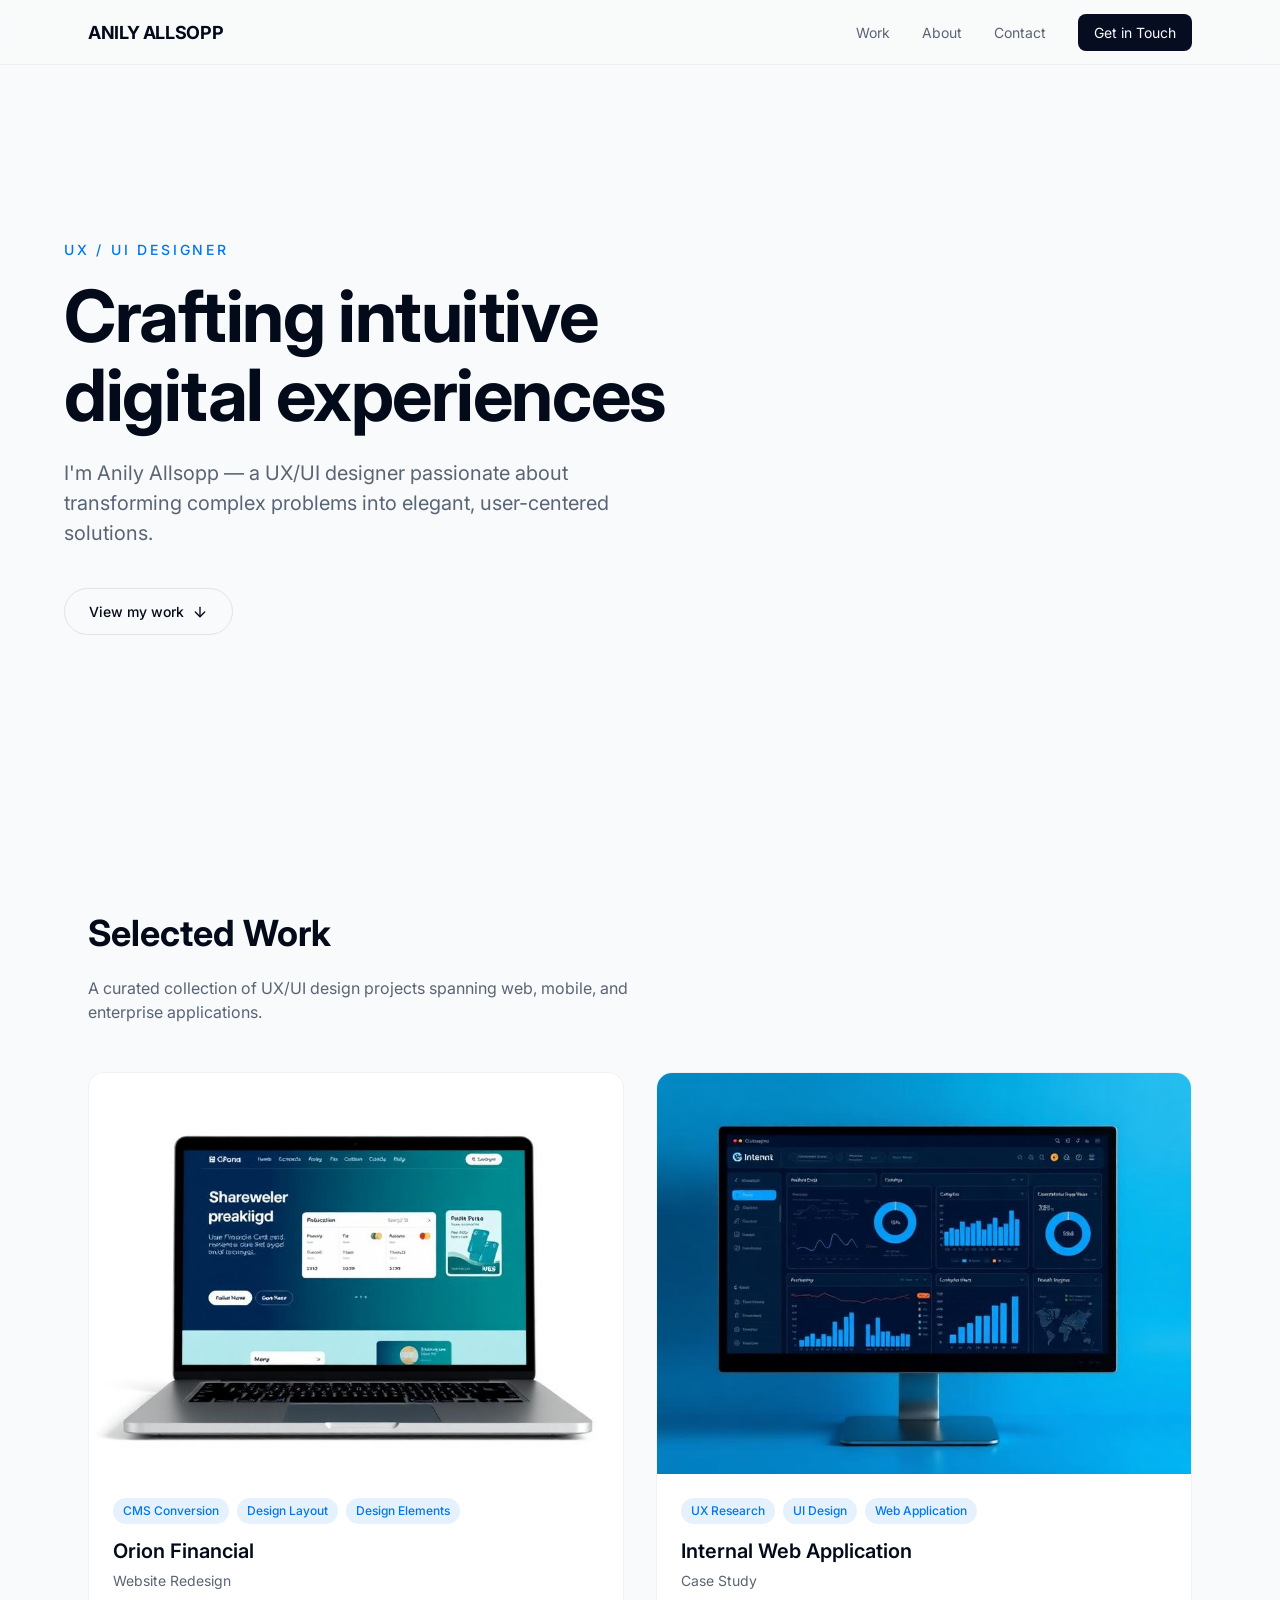
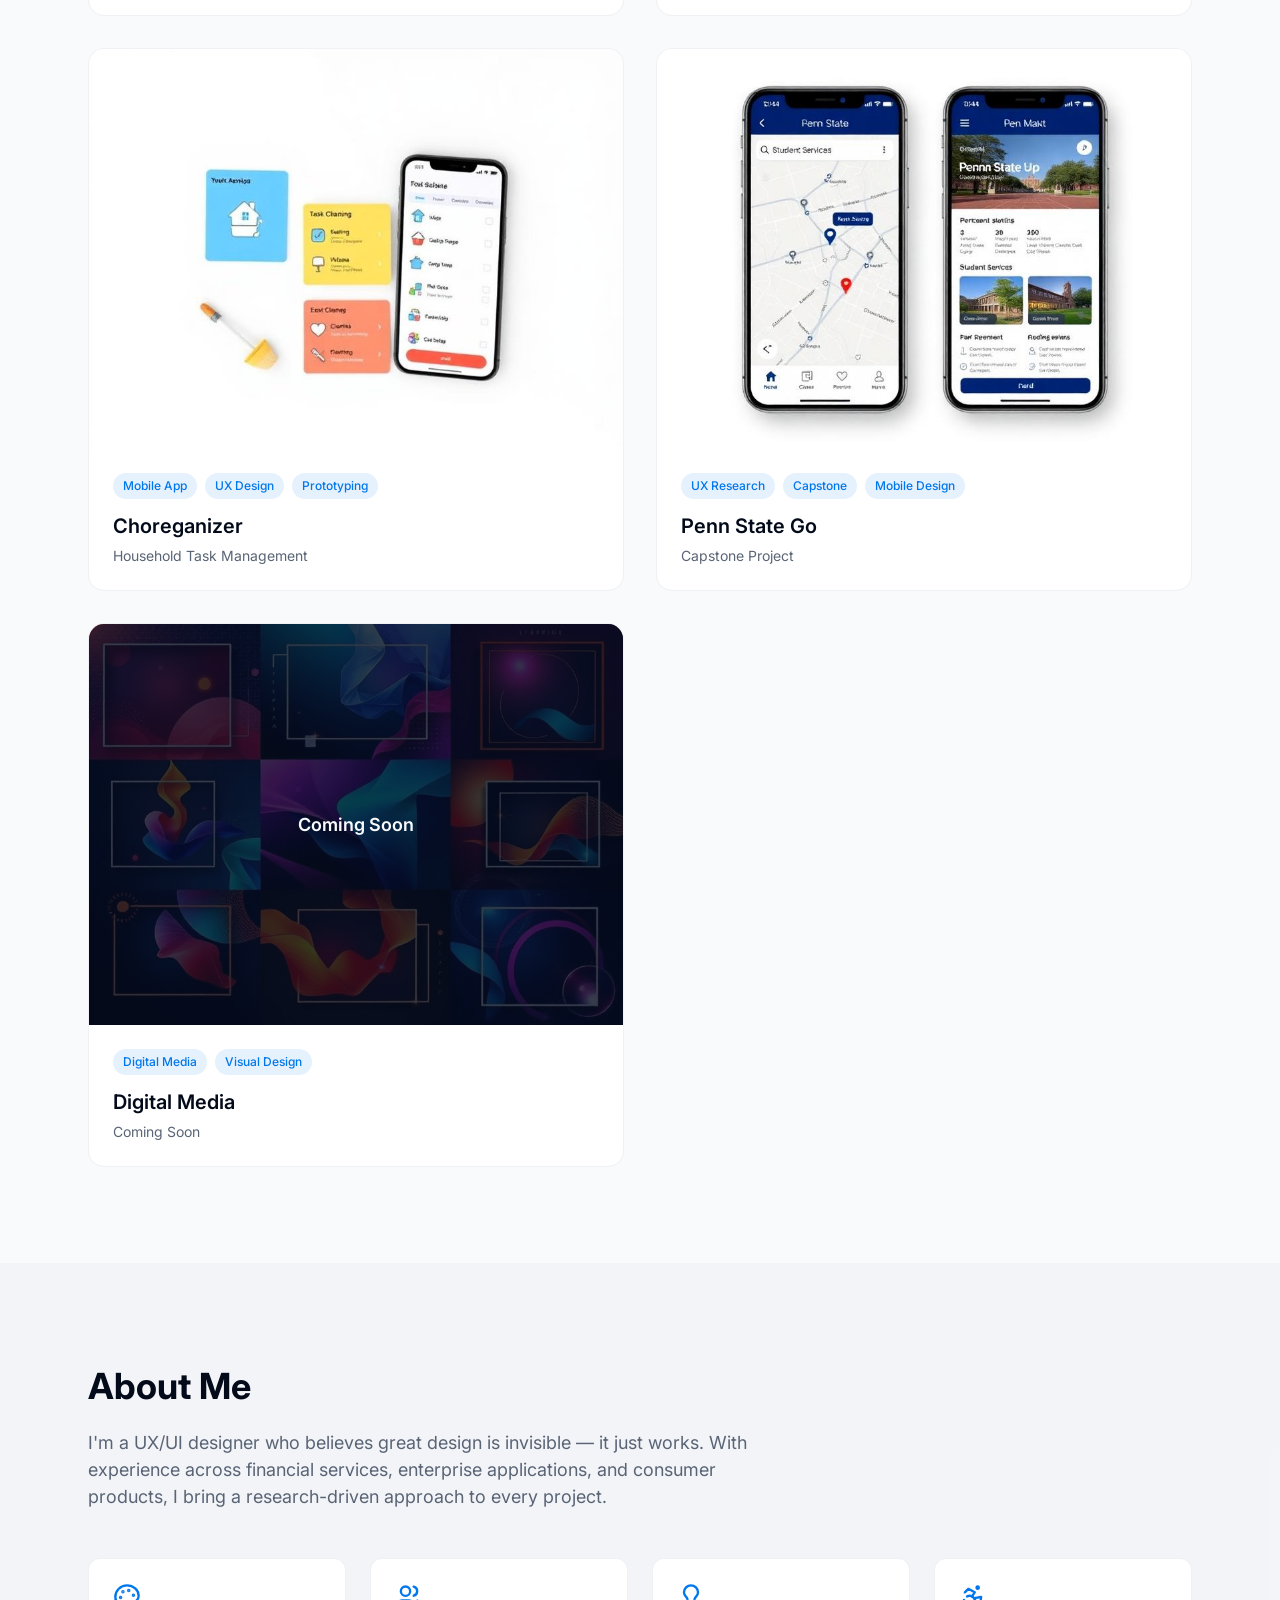
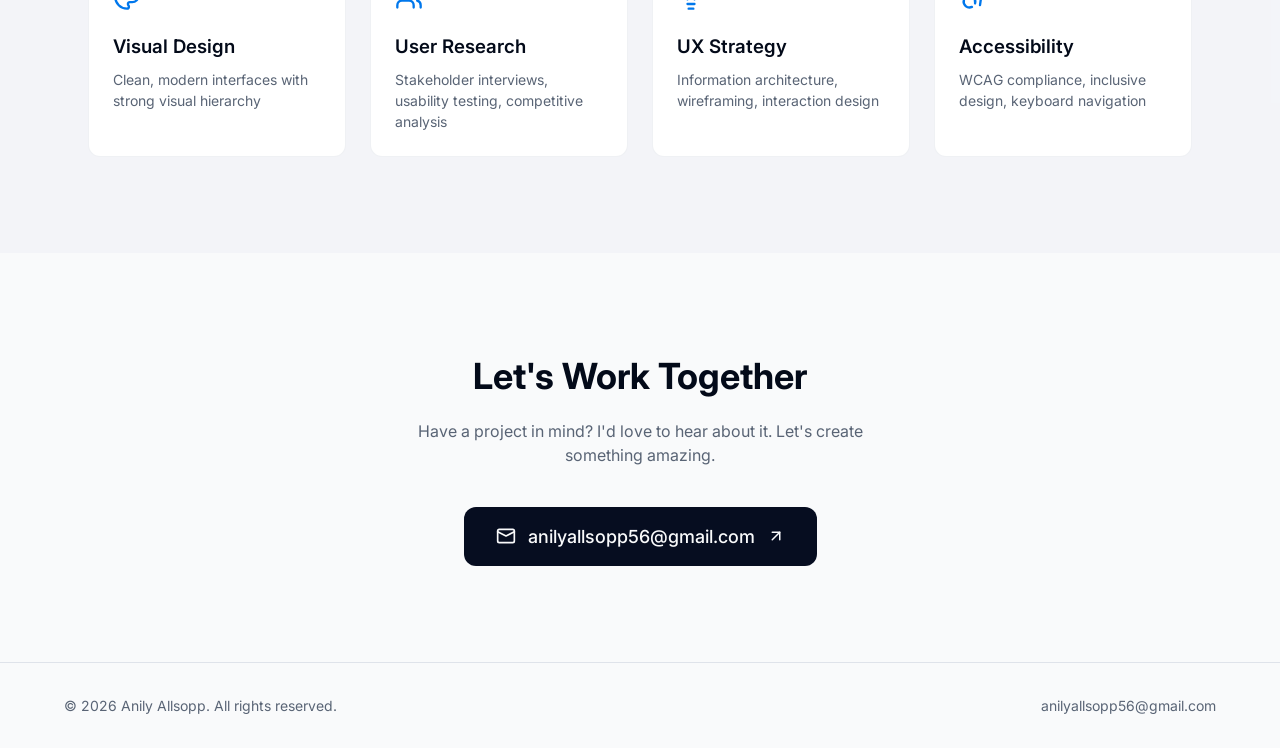
==== index.html @ cfa2ce91 "Initial commit: static HTML/CSS portfolio" ====
<!doctype html>
<html lang="en">
<head>
<meta charset="utf-8" />
<meta name="viewport" content="width=device-width, initial-scale=1" />
<title>Anily Allsopp — UX/UI Designer Portfolio</title>
<meta name="description" content="UX/UI designer crafting intuitive digital experiences across web, mobile, and enterprise applications." />
<link rel="preconnect" href="https://fonts.googleapis.com" />
<link rel="preconnect" href="https://fonts.gstatic.com" crossorigin />
<link href="https://fonts.googleapis.com/css2?family=Inter:wght@400;500;600;700&display=swap" rel="stylesheet" />
<link rel="stylesheet" href="/styles.css" />
</head>
<body>

<nav class="nav">
  <div class="nav-inner">
    <a href="/" class="nav-brand">ANILY ALLSOPP</a>
    <div class="nav-links">
      <a href="/#work">Work</a>
      <a href="/#about">About</a>
      <a href="/#contact">Contact</a>
      <a href="mailto:anilyallsopp56@gmail.com" class="nav-cta">Get in Touch</a>
    </div>
    <button class="nav-toggle" aria-label="Toggle menu">
      <svg class="icon-menu" xmlns="http://www.w3.org/2000/svg" width="24" height="24" viewBox="0 0 24 24" fill="none" stroke="currentColor" stroke-width="2" stroke-linecap="round" stroke-linejoin="round"><line x1="4" y1="12" x2="20" y2="12"/><line x1="4" y1="6" x2="20" y2="6"/><line x1="4" y1="18" x2="20" y2="18"/></svg>
      <svg class="icon-close" hidden xmlns="http://www.w3.org/2000/svg" width="24" height="24" viewBox="0 0 24 24" fill="none" stroke="currentColor" stroke-width="2" stroke-linecap="round" stroke-linejoin="round"><line x1="18" y1="6" x2="6" y2="18"/><line x1="6" y1="6" x2="18" y2="18"/></svg>
    </button>
  </div>
  <div class="nav-mobile">
    <a href="/#work">Work</a>
    <a href="/#about">About</a>
    <a href="/#contact">Contact</a>
    <a href="mailto:anilyallsopp56@gmail.com" class="nav-cta">Get in Touch</a>
  </div>
</nav>

<header class="hero">
  <div class="hero-inner">
    <p class="hero-kicker">UX / UI Designer</p>
    <h1>Crafting intuitive<br />digital experiences</h1>
    <p class="hero-lead">I'm Anily Allsopp — a UX/UI designer passionate about transforming complex problems into elegant, user-centered solutions.</p>
    <a href="#work" class="btn-outline">
      View my work
      <svg xmlns="http://www.w3.org/2000/svg" width="16" height="16" viewBox="0 0 24 24" fill="none" stroke="currentColor" stroke-width="2" stroke-linecap="round" stroke-linejoin="round"><line x1="12" y1="5" x2="12" y2="19"/><polyline points="19 12 12 19 5 12"/></svg>
    </a>
  </div>
</header>

<section id="work" class="section">
  <div class="container">
    <h2>Selected Work</h2>
    <p class="section-lead">A curated collection of UX/UI design projects spanning web, mobile, and enterprise applications.</p>
    <div class="project-grid">

      <a href="/projects/orion-financial/" class="project-card">
        <div class="project-img">
          <img src="/assets/orion-financial.jpg" alt="Orion Financial" width="800" height="600" />
        </div>
        <div class="project-body">
          <div class="tag-row">
            <span class="tag">CMS Conversion</span>
            <span class="tag">Design Layout</span>
            <span class="tag">Design Elements</span>
          </div>
          <h3>Orion Financial</h3>
          <p>Website Redesign</p>
        </div>
      </a>

      <a href="/projects/internal-web-app/" class="project-card">
        <div class="project-img">
          <img src="/assets/internal-web-app.jpg" alt="Internal Web Application" width="800" height="600" />
        </div>
        <div class="project-body">
          <div class="tag-row">
            <span class="tag">UX Research</span>
            <span class="tag">UI Design</span>
            <span class="tag">Web Application</span>
          </div>
          <h3>Internal Web Application</h3>
          <p>Case Study</p>
        </div>
      </a>

      <a href="/projects/choreganizer/" class="project-card">
        <div class="project-img">
          <img src="/assets/choreganizer.jpg" alt="Choreganizer" loading="lazy" width="800" height="600" />
        </div>
        <div class="project-body">
          <div class="tag-row">
            <span class="tag">Mobile App</span>
            <span class="tag">UX Design</span>
            <span class="tag">Prototyping</span>
          </div>
          <h3>Choreganizer</h3>
          <p>Household Task Management</p>
        </div>
      </a>

      <a href="/projects/penn-state-go/" class="project-card">
        <div class="project-img">
          <img src="/assets/penn-state-go.jpg" alt="Penn State Go" loading="lazy" width="800" height="600" />
        </div>
        <div class="project-body">
          <div class="tag-row">
            <span class="tag">UX Research</span>
            <span class="tag">Capstone</span>
            <span class="tag">Mobile Design</span>
          </div>
          <h3>Penn State Go</h3>
          <p>Capstone Project</p>
        </div>
      </a>

      <a href="/projects/digital-media/" class="project-card">
        <div class="project-img">
          <img src="/assets/digital-media.jpg" alt="Digital Media" loading="lazy" width="800" height="600" />
          <div class="project-coming"><span>Coming Soon</span></div>
        </div>
        <div class="project-body">
          <div class="tag-row">
            <span class="tag">Digital Media</span>
            <span class="tag">Visual Design</span>
          </div>
          <h3>Digital Media</h3>
          <p>Coming Soon</p>
        </div>
      </a>

    </div>
  </div>
</section>

<section id="about" class="section section-muted">
  <div class="container">
    <h2>About Me</h2>
    <p class="section-lead wide">I'm a UX/UI designer who believes great design is invisible — it just works. With experience across financial services, enterprise applications, and consumer products, I bring a research-driven approach to every project.</p>
    <div class="skills">
      <div class="skill">
        <svg xmlns="http://www.w3.org/2000/svg" width="28" height="28" viewBox="0 0 24 24" fill="none" stroke="currentColor" stroke-width="2" stroke-linecap="round" stroke-linejoin="round"><circle cx="13.5" cy="6.5" r=".5" fill="currentColor"/><circle cx="17.5" cy="10.5" r=".5" fill="currentColor"/><circle cx="8.5" cy="7.5" r=".5" fill="currentColor"/><circle cx="6.5" cy="12.5" r=".5" fill="currentColor"/><path d="M12 2C6.5 2 2 6.5 2 12s4.5 10 10 10c.926 0 1.648-.746 1.648-1.688 0-.437-.18-.835-.437-1.125-.29-.289-.438-.652-.438-1.125a1.64 1.64 0 0 1 1.668-1.668h1.996c3.051 0 5.555-2.503 5.555-5.554C21.965 6.012 17.461 2 12 2z"/></svg>
        <h3>Visual Design</h3>
        <p>Clean, modern interfaces with strong visual hierarchy</p>
      </div>
      <div class="skill">
        <svg xmlns="http://www.w3.org/2000/svg" width="28" height="28" viewBox="0 0 24 24" fill="none" stroke="currentColor" stroke-width="2" stroke-linecap="round" stroke-linejoin="round"><path d="M16 21v-2a4 4 0 0 0-4-4H6a4 4 0 0 0-4 4v2"/><circle cx="9" cy="7" r="4"/><path d="M22 21v-2a4 4 0 0 0-3-3.87"/><path d="M16 3.13a4 4 0 0 1 0 7.75"/></svg>
        <h3>User Research</h3>
        <p>Stakeholder interviews, usability testing, competitive analysis</p>
      </div>
      <div class="skill">
        <svg xmlns="http://www.w3.org/2000/svg" width="28" height="28" viewBox="0 0 24 24" fill="none" stroke="currentColor" stroke-width="2" stroke-linecap="round" stroke-linejoin="round"><path d="M15 14c.2-1 .7-1.7 1.5-2.5 1-.9 1.5-2.2 1.5-3.5A6 6 0 0 0 6 8c0 1 .2 2.2 1.5 3.5.7.7 1.3 1.5 1.5 2.5"/><path d="M9 18h6"/><path d="M10 22h4"/></svg>
        <h3>UX Strategy</h3>
        <p>Information architecture, wireframing, interaction design</p>
      </div>
      <div class="skill">
        <svg xmlns="http://www.w3.org/2000/svg" width="28" height="28" viewBox="0 0 24 24" fill="none" stroke="currentColor" stroke-width="2" stroke-linecap="round" stroke-linejoin="round"><circle cx="16" cy="4" r="1" fill="currentColor"/><path d="m18 19 1-7-6 1"/><path d="m5 8 3-3 5.5 3-2.36 3.5"/><path d="M4.24 14.5a5 5 0 0 0 6.88 6"/><path d="M13.76 17.5a5 5 0 0 0-6.88-6"/></svg>
        <h3>Accessibility</h3>
        <p>WCAG compliance, inclusive design, keyboard navigation</p>
      </div>
    </div>
  </div>
</section>

<section id="contact" class="section contact">
  <div class="container">
    <h2>Let's Work Together</h2>
    <p class="section-lead">Have a project in mind? I'd love to hear about it. Let's create something amazing.</p>
    <a href="mailto:anilyallsopp56@gmail.com" class="btn-primary">
      <svg xmlns="http://www.w3.org/2000/svg" width="20" height="20" viewBox="0 0 24 24" fill="none" stroke="currentColor" stroke-width="2" stroke-linecap="round" stroke-linejoin="round"><rect x="2" y="4" width="20" height="16" rx="2"/><path d="m22 7-10 5L2 7"/></svg>
      anilyallsopp56@gmail.com
      <svg xmlns="http://www.w3.org/2000/svg" width="18" height="18" viewBox="0 0 24 24" fill="none" stroke="currentColor" stroke-width="2" stroke-linecap="round" stroke-linejoin="round"><line x1="7" y1="17" x2="17" y2="7"/><polyline points="7 7 17 7 17 17"/></svg>
    </a>
  </div>
</section>

<footer class="footer">
  <div class="footer-inner">
    <p>&copy; <span data-year></span> Anily Allsopp. All rights reserved.</p>
    <a href="mailto:anilyallsopp56@gmail.com">anilyallsopp56@gmail.com</a>
  </div>
</footer>

<script src="/script.js"></script>
</body>
</html>
---- styles.css ----
:root {
  --radius: 0.75rem;
  --background: oklch(0.985 0.002 260);
  --foreground: oklch(0.145 0.035 260);
  --card: oklch(1 0 0);
  --primary: oklch(0.165 0.042 265);
  --primary-foreground: oklch(0.985 0.002 260);
  --secondary: oklch(0.955 0.008 260);
  --muted-foreground: oklch(0.5 0.03 260);
  --accent: oklch(0.58 0.2 255);
  --accent-foreground: oklch(1 0 0);
  --border: oklch(0.915 0.01 260);
}

* { box-sizing: border-box; margin: 0; padding: 0; }

html { scroll-behavior: smooth; }

body {
  font-family: "Inter", ui-sans-serif, system-ui, -apple-system, sans-serif;
  background: var(--background);
  color: var(--foreground);
  line-height: 1.5;
  -webkit-font-smoothing: antialiased;
}

a { color: inherit; text-decoration: none; }
img { display: block; max-width: 100%; height: auto; }

.container { max-width: 72rem; margin: 0 auto; padding: 0 1.5rem; }

/* ---------- Navbar ---------- */
.nav {
  position: fixed; top: 0; left: 0; right: 0; z-index: 50;
  background: color-mix(in oklch, var(--background) 80%, transparent);
  backdrop-filter: blur(12px);
  border-bottom: 1px solid color-mix(in oklch, var(--border) 50%, transparent);
}
.nav-inner {
  max-width: 72rem; margin: 0 auto; padding: 0 1.5rem;
  height: 4rem; display: flex; align-items: center; justify-content: space-between;
}
.nav-brand { font-size: 1.125rem; font-weight: 700; letter-spacing: -0.02em; }
.nav-links { display: none; align-items: center; gap: 2rem; }
.nav-links a { font-size: 0.875rem; color: var(--muted-foreground); transition: color .2s; }
.nav-links a:hover { color: var(--foreground); }
.nav-cta {
  font-size: 0.875rem !important;
  background: var(--primary); color: var(--primary-foreground) !important;
  padding: 0.5rem 1rem; border-radius: 0.5rem; transition: opacity .2s;
}
.nav-cta:hover { opacity: 0.9; color: var(--primary-foreground) !important; }
.nav-toggle {
  display: flex; background: none; border: none; cursor: pointer;
  color: var(--foreground); padding: 0.25rem;
}
.nav-mobile {
  display: none; padding: 0 1.5rem 1.5rem;
  background: var(--background); border-bottom: 1px solid var(--border);
}
.nav-mobile.open { display: block; }
.nav-mobile a {
  display: block; font-size: 0.875rem; color: var(--muted-foreground);
  padding: 0.5rem 0;
}
.nav-mobile a:hover { color: var(--foreground); }
.nav-mobile .nav-cta {
  display: block; text-align: center; margin-top: 0.5rem;
  color: var(--primary-foreground) !important;
}

@media (min-width: 768px) {
  .nav-links { display: flex; }
  .nav-toggle { display: none; }
  .nav-mobile { display: none !important; }
}

/* ---------- Hero ---------- */
.hero {
  min-height: 90vh; display: flex; flex-direction: column; justify-content: center;
  padding: 4rem 1.5rem 0;
}
.hero-inner { max-width: 72rem; margin: 0 auto; width: 100%; }
.hero-kicker {
  color: var(--accent); font-size: 0.875rem; font-weight: 500;
  letter-spacing: 0.2em; text-transform: uppercase; margin-bottom: 1rem;
}
.hero h1 {
  font-size: clamp(2.25rem, 6vw, 4.5rem);
  font-weight: 700; letter-spacing: -0.02em; line-height: 1.1; margin-bottom: 1.5rem;
}
.hero-lead {
  font-size: 1.125rem; color: var(--muted-foreground);
  max-width: 36rem; margin-bottom: 2.5rem;
}
@media (min-width: 768px) { .hero-lead { font-size: 1.25rem; } }

.btn-outline {
  display: inline-flex; align-items: center; gap: 0.5rem;
  font-size: 0.875rem; font-weight: 500;
  border: 1px solid var(--border); border-radius: 9999px;
  padding: 0.75rem 1.5rem; transition: background .2s;
}
.btn-outline:hover { background: var(--secondary); }

/* ---------- Section headings ---------- */
.section { padding: 6rem 1.5rem; }
.section-muted { background: color-mix(in oklch, var(--secondary) 50%, transparent); }
.section h2 {
  font-size: clamp(1.875rem, 4vw, 2.25rem);
  font-weight: 700; margin-bottom: 1rem;
}
.section-lead {
  color: var(--muted-foreground); max-width: 36rem; margin-bottom: 3rem;
}
.section-lead.wide { max-width: 42rem; font-size: 1.125rem; }

/* ---------- Project grid ---------- */
.project-grid {
  display: grid; grid-template-columns: 1fr; gap: 2rem;
}
@media (min-width: 768px) {
  .project-grid { grid-template-columns: 1fr 1fr; }
}

.project-card {
  display: block; position: relative; overflow: hidden;
  border-radius: 1rem; background: var(--card);
  border: 1px solid color-mix(in oklch, var(--border) 50%, transparent);
  transition: transform .3s ease, box-shadow .3s ease;
}
.project-card:hover {
  transform: translateY(-4px);
  box-shadow: 0 20px 25px -5px rgb(0 0 0 / 0.1), 0 10px 10px -5px rgb(0 0 0 / 0.04);
}
.project-img {
  aspect-ratio: 4 / 3; overflow: hidden; position: relative;
}
.project-img img {
  width: 100%; height: 100%; object-fit: cover;
  transition: transform .5s ease;
}
.project-card:hover .project-img img { transform: scale(1.05); }
.project-coming {
  position: absolute; inset: 0;
  background: color-mix(in oklch, var(--primary) 80%, transparent);
  display: flex; align-items: center; justify-content: center;
  color: var(--primary-foreground); font-weight: 600; font-size: 1.125rem;
}
.project-body { padding: 1.5rem; }
.tag-row { display: flex; flex-wrap: wrap; gap: 0.5rem; margin-bottom: 0.75rem; }
.tag {
  font-size: 0.75rem; font-weight: 500; color: var(--accent);
  background: color-mix(in oklch, var(--accent) 10%, transparent);
  padding: 0.25rem 0.625rem; border-radius: 9999px;
}
.project-card h3 { font-size: 1.25rem; font-weight: 600; margin-bottom: 0.25rem; }
.project-card p { font-size: 0.875rem; color: var(--muted-foreground); }

/* ---------- About skills ---------- */
.skills {
  display: grid; grid-template-columns: 1fr; gap: 1.5rem;
}
@media (min-width: 640px) { .skills { grid-template-columns: 1fr 1fr; } }
@media (min-width: 1024px) { .skills { grid-template-columns: repeat(4, 1fr); } }
.skill {
  background: var(--card); border-radius: 0.75rem; padding: 1.5rem;
  border: 1px solid color-mix(in oklch, var(--border) 50%, transparent);
}
.skill svg { color: var(--accent); margin-bottom: 1rem; }
.skill h3 { font-weight: 600; margin-bottom: 0.5rem; }
.skill p { font-size: 0.875rem; color: var(--muted-foreground); }

/* ---------- Contact ---------- */
.contact { text-align: center; }
.contact .section-lead { margin: 0 auto 2.5rem; max-width: 28rem; }
.btn-primary {
  display: inline-flex; align-items: center; gap: 0.75rem;
  background: var(--primary); color: var(--primary-foreground);
  padding: 1rem 2rem; border-radius: 0.75rem;
  font-size: 1.125rem; font-weight: 500;
  transition: opacity .2s;
}
.btn-primary:hover { opacity: 0.9; }

/* ---------- Footer ---------- */
.footer {
  padding: 2rem 1.5rem; border-top: 1px solid var(--border);
  font-size: 0.875rem; color: var(--muted-foreground);
}
.footer-inner {
  max-width: 72rem; margin: 0 auto;
  display: flex; flex-direction: column; align-items: center;
  gap: 1rem; text-align: center;
}
.footer a:hover { color: var(--foreground); }
@media (min-width: 640px) {
  .footer-inner { flex-direction: row; justify-content: space-between; text-align: left; }
}

/* ---------- Project detail page ---------- */
.detail-main { padding-top: 4rem; }
.detail-hero { position: relative; }
.detail-hero-img {
  aspect-ratio: 16 / 7; max-height: 500px; overflow: hidden;
}
.detail-hero-img img { width: 100%; height: 100%; object-fit: cover; }
.detail-hero-fade {
  position: absolute; inset: 0;
  background: linear-gradient(to top,
    var(--background),
    color-mix(in oklch, var(--background) 30%, transparent),
    transparent);
}
.detail-hero-text {
  position: absolute; bottom: 0; left: 0; right: 0; padding: 0 1.5rem;
}
.detail-hero-inner { max-width: 56rem; margin: 0 auto; padding-bottom: 2rem; }
.back-link {
  display: inline-flex; align-items: center; gap: 0.5rem;
  font-size: 0.875rem; color: var(--muted-foreground);
  margin-bottom: 1rem; transition: color .2s;
}
.back-link:hover { color: var(--foreground); }
.detail-hero h1 {
  font-size: clamp(1.875rem, 5vw, 3rem); font-weight: 700; margin-top: 0.25rem;
}
.detail-hero-sub { font-size: 1.125rem; color: var(--muted-foreground); margin-top: 0.5rem; }
.detail-hero .tag {
  background: color-mix(in oklch, var(--accent) 20%, transparent);
  backdrop-filter: blur(4px);
  padding: 0.25rem 0.75rem;
}

.detail-content {
  max-width: 56rem; margin: 0 auto; padding: 4rem 1.5rem;
}
.detail-content section + section { margin-top: 4rem; }
.detail-content h2 {
  font-size: 1.5rem; font-weight: 700; margin-bottom: 1rem;
}
.detail-content p.lead {
  font-size: 1.125rem; color: var(--muted-foreground); line-height: 1.7;
}
.goal-list, .process-list { display: flex; flex-direction: column; gap: 0.75rem; }
.goal {
  display: flex; align-items: flex-start; gap: 0.75rem;
}
.goal svg { color: var(--accent); margin-top: 0.125rem; flex-shrink: 0; }
.goal p { color: var(--muted-foreground); }

.process-list { gap: 2rem; }
.process-step {
  position: relative; padding-left: 2rem;
  border-left: 2px solid color-mix(in oklch, var(--accent) 30%, transparent);
}
.process-step::before {
  content: ""; position: absolute; left: 0; top: 0;
  transform: translateX(-50%);
  width: 1rem; height: 1rem; border-radius: 9999px; background: var(--accent);
}
.process-step h3 { font-weight: 600; font-size: 1.125rem; margin-bottom: 0.5rem; }
.process-step p { color: var(--muted-foreground); }

.challenge-box {
  background: color-mix(in oklch, var(--secondary) 50%, transparent);
  border-radius: 0.75rem; padding: 1.5rem;
  display: flex; flex-direction: column; gap: 0.75rem;
}
.challenge-box p { color: var(--muted-foreground); }

.outcome-grid {
  display: grid; grid-template-columns: 1fr; gap: 1rem;
}
@media (min-width: 640px) { .outcome-grid { grid-template-columns: 1fr 1fr; } }
.outcome {
  background: var(--card);
  border: 1px solid color-mix(in oklch, var(--border) 50%, transparent);
  border-radius: 0.75rem; padding: 1.25rem;
}
.outcome svg { color: var(--accent); margin-bottom: 0.5rem; }
.outcome p { font-size: 0.875rem; color: var(--muted-foreground); }

.detail-footer-link {
  margin-top: 4rem; padding-top: 2rem;
  border-top: 1px solid var(--border);
}
.detail-footer-link a {
  display: inline-flex; align-items: center; gap: 0.5rem;
  color: var(--accent); font-weight: 500;
}
.detail-footer-link a:hover { text-decoration: underline; }
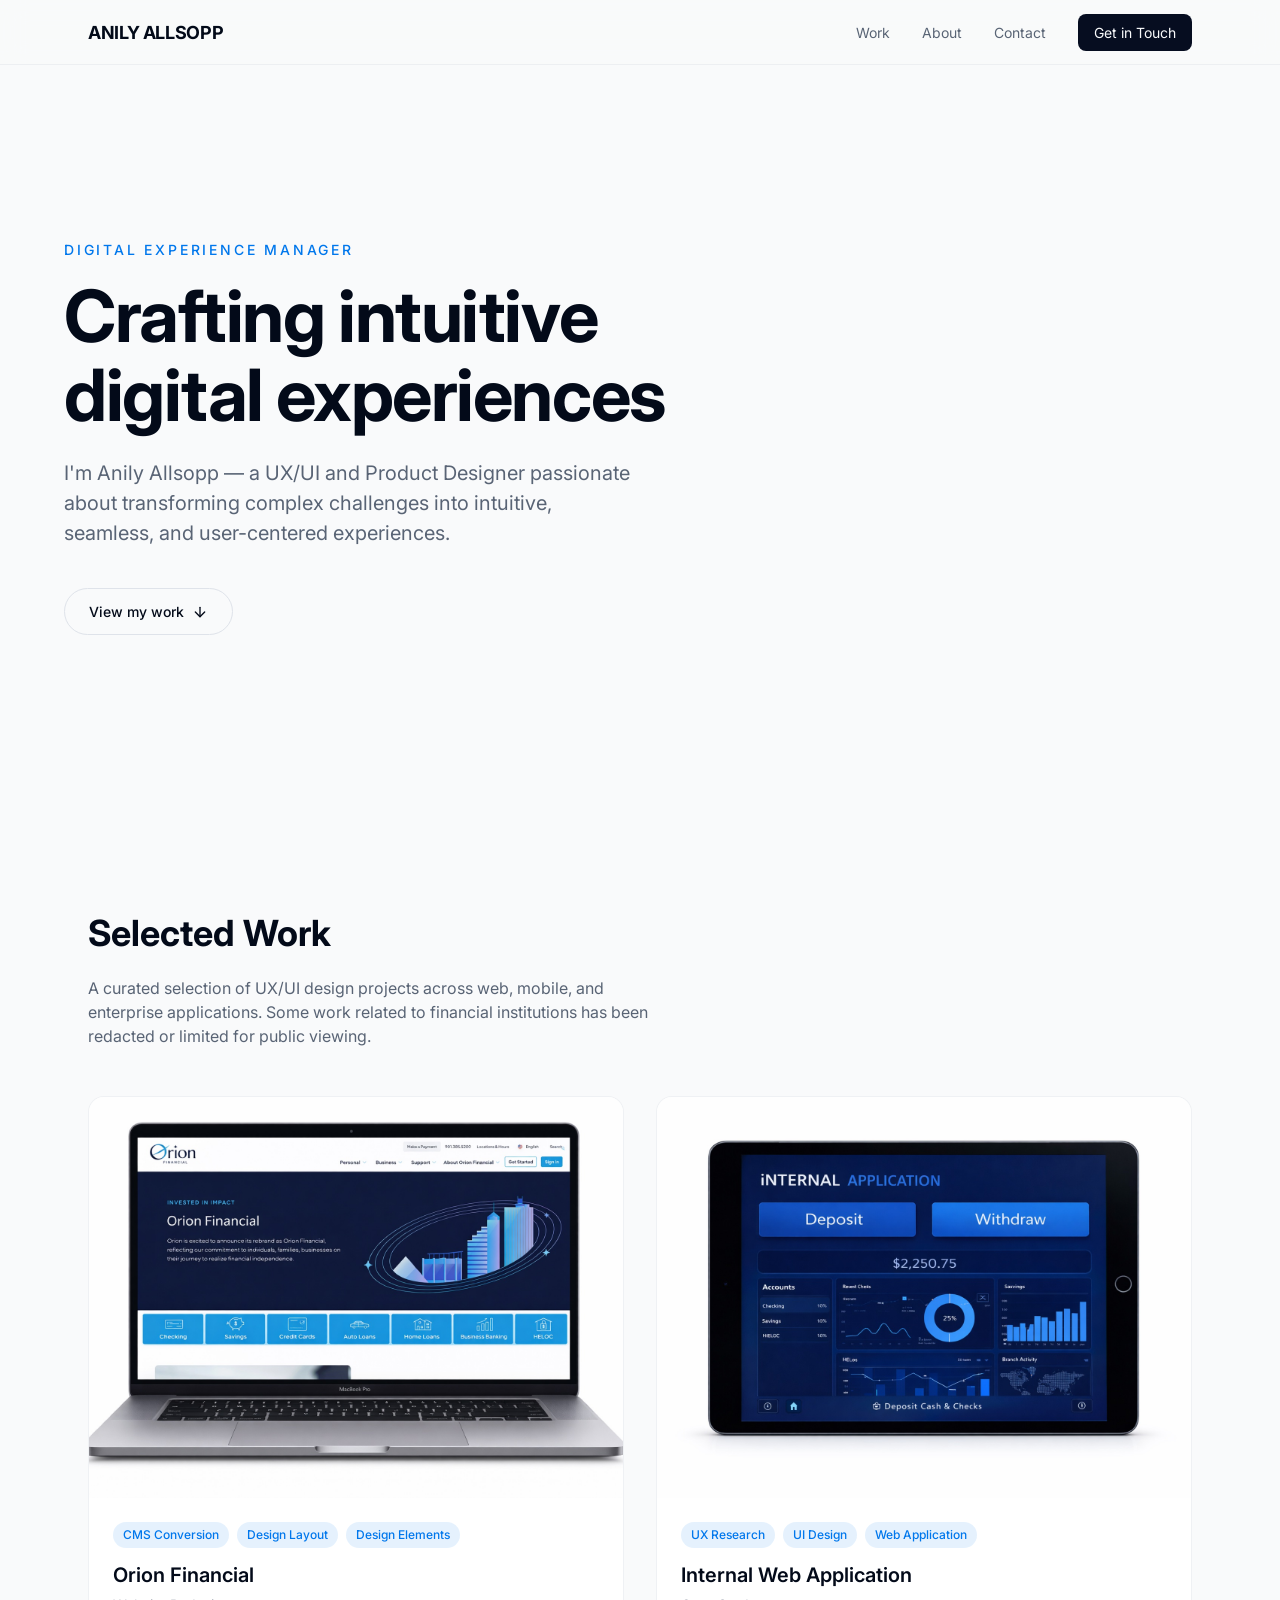
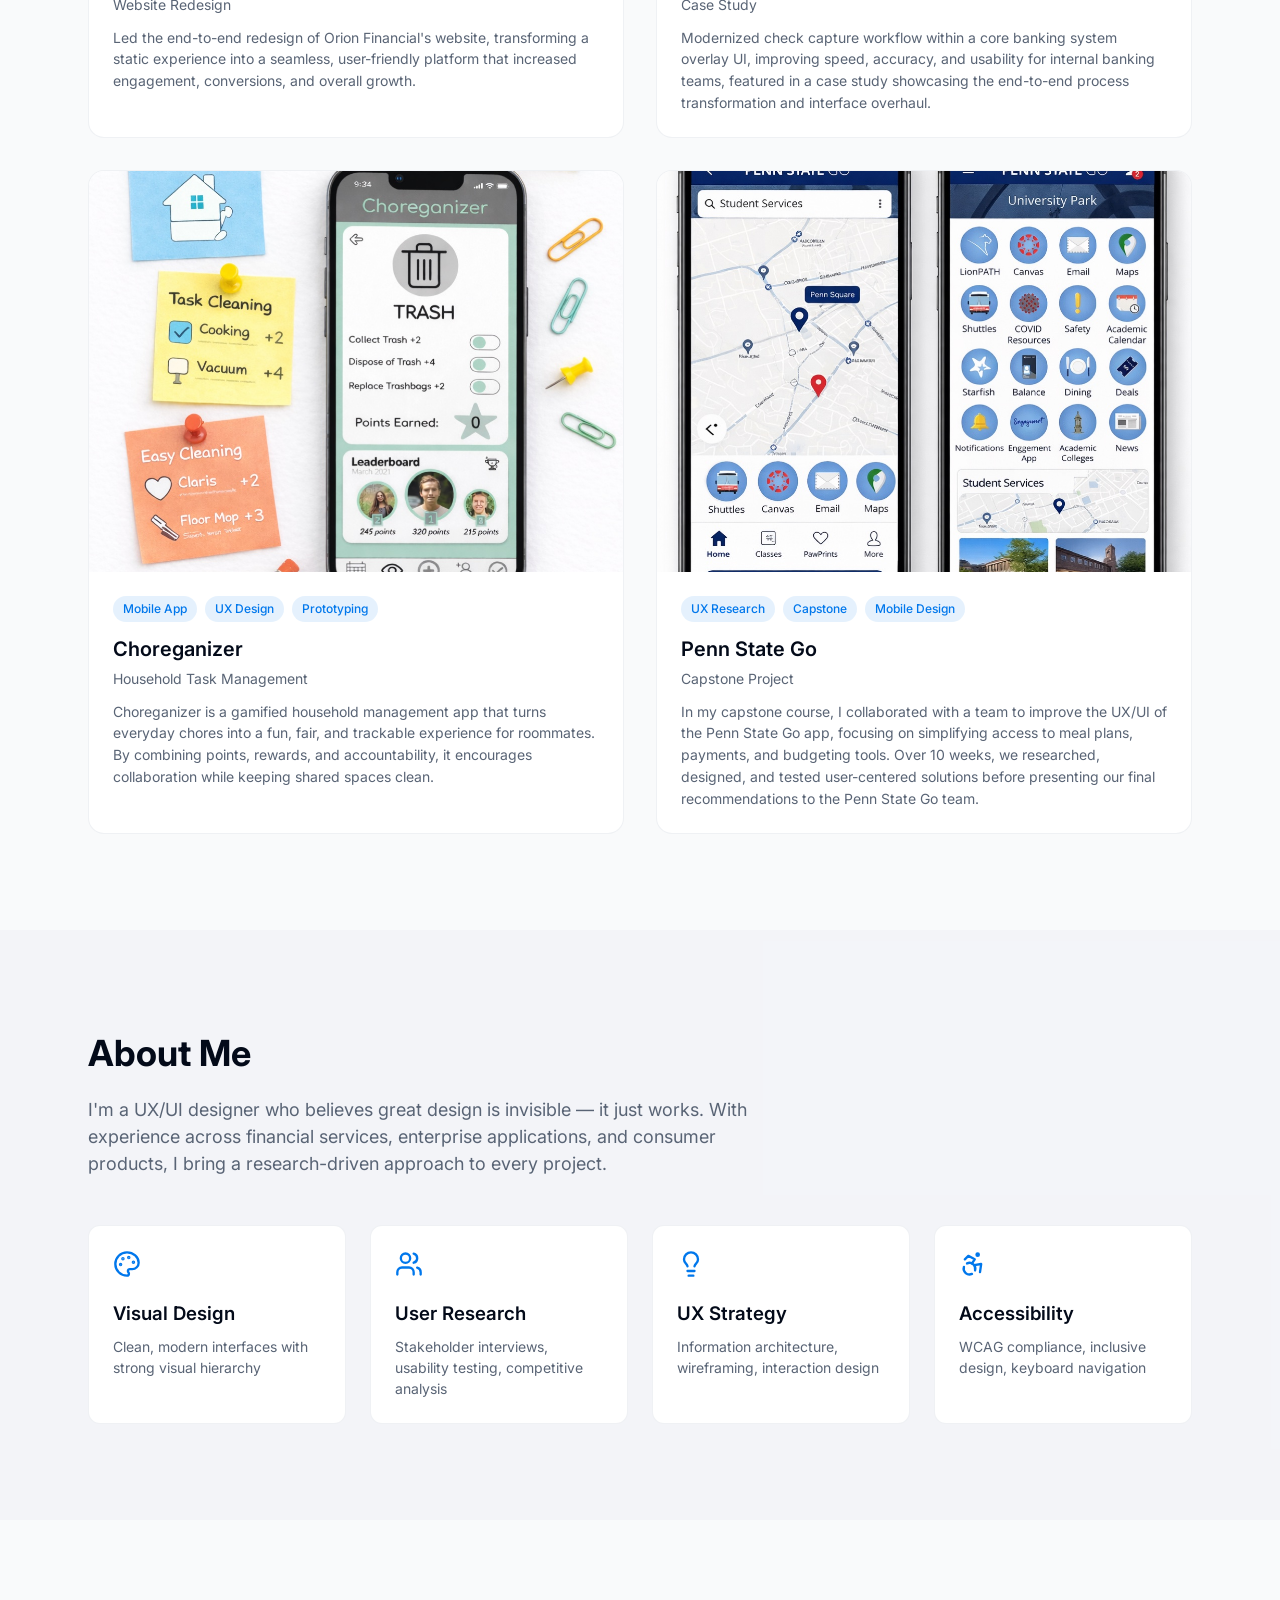
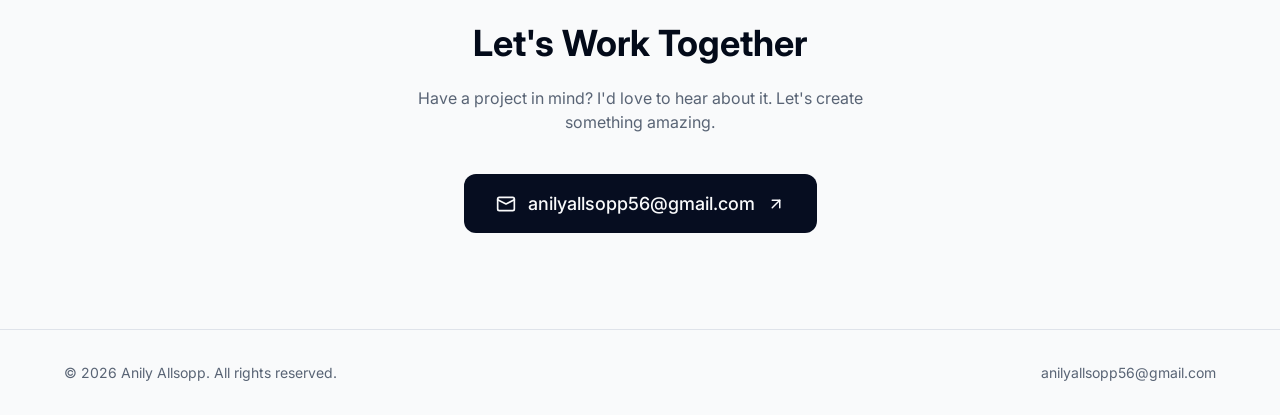
==== commit 645c520d: "Update content: new project images, blurbs, Orion case study, remove Digital Media" ====
--- a/index.html
+++ b/index.html
@@ -36,9 +36,9 @@
 
 <header class="hero">
   <div class="hero-inner">
-    <p class="hero-kicker">UX / UI Designer</p>
+    <p class="hero-kicker">Digital Experience Manager</p>
     <h1>Crafting intuitive<br />digital experiences</h1>
-    <p class="hero-lead">I'm Anily Allsopp — a UX/UI designer passionate about transforming complex problems into elegant, user-centered solutions.</p>
+    <p class="hero-lead">I'm Anily Allsopp — a UX/UI and Product Designer passionate about transforming complex challenges into intuitive, seamless, and user-centered experiences.</p>
     <a href="#work" class="btn-outline">
       View my work
       <svg xmlns="http://www.w3.org/2000/svg" width="16" height="16" viewBox="0 0 24 24" fill="none" stroke="currentColor" stroke-width="2" stroke-linecap="round" stroke-linejoin="round"><line x1="12" y1="5" x2="12" y2="19"/><polyline points="19 12 12 19 5 12"/></svg>
@@ -49,7 +49,7 @@
 <section id="work" class="section">
   <div class="container">
     <h2>Selected Work</h2>
-    <p class="section-lead">A curated collection of UX/UI design projects spanning web, mobile, and enterprise applications.</p>
+    <p class="section-lead">A curated selection of UX/UI design projects across web, mobile, and enterprise applications. Some work related to financial institutions has been redacted or limited for public viewing.</p>
     <div class="project-grid">
 
       <a href="/projects/orion-financial/" class="project-card">
@@ -64,6 +64,7 @@
           </div>
           <h3>Orion Financial</h3>
           <p>Website Redesign</p>
+          <p class="project-blurb">Led the end-to-end redesign of Orion Financial's website, transforming a static experience into a seamless, user-friendly platform that increased engagement, conversions, and overall growth.</p>
         </div>
       </a>
 
@@ -79,6 +80,7 @@
           </div>
           <h3>Internal Web Application</h3>
           <p>Case Study</p>
+          <p class="project-blurb">Modernized check capture workflow within a core banking system overlay UI, improving speed, accuracy, and usability for internal banking teams, featured in a case study showcasing the end-to-end process transformation and interface overhaul.</p>
         </div>
       </a>
 
@@ -94,6 +96,7 @@
           </div>
           <h3>Choreganizer</h3>
           <p>Household Task Management</p>
+          <p class="project-blurb">Choreganizer is a gamified household management app that turns everyday chores into a fun, fair, and trackable experience for roommates. By combining points, rewards, and accountability, it encourages collaboration while keeping shared spaces clean.</p>
         </div>
       </a>
 
@@ -109,21 +112,7 @@
           </div>
           <h3>Penn State Go</h3>
           <p>Capstone Project</p>
-        </div>
-      </a>
-
-      <a href="/projects/digital-media/" class="project-card">
-        <div class="project-img">
-          <img src="/assets/digital-media.jpg" alt="Digital Media" loading="lazy" width="800" height="600" />
-          <div class="project-coming"><span>Coming Soon</span></div>
-        </div>
-        <div class="project-body">
-          <div class="tag-row">
-            <span class="tag">Digital Media</span>
-            <span class="tag">Visual Design</span>
-          </div>
-          <h3>Digital Media</h3>
-          <p>Coming Soon</p>
+          <p class="project-blurb">In my capstone course, I collaborated with a team to improve the UX/UI of the Penn State Go app, focusing on simplifying access to meal plans, payments, and budgeting tools. Over 10 weeks, we researched, designed, and tested user-centered solutions before presenting our final recommendations to the Penn State Go team.</p>
         </div>
       </a>
 
--- a/styles.css
+++ b/styles.css
@@ -156,6 +156,7 @@
 }
 .project-card h3 { font-size: 1.25rem; font-weight: 600; margin-bottom: 0.25rem; }
 .project-card p { font-size: 0.875rem; color: var(--muted-foreground); }
+.project-blurb { margin-top: 0.75rem; line-height: 1.55; }
 
 /* ---------- About skills ---------- */
 .skills {
@@ -281,6 +282,80 @@
 .outcome svg { color: var(--accent); margin-bottom: 0.5rem; }
 .outcome p { font-size: 0.875rem; color: var(--muted-foreground); }
 
+.bullet-list {
+  list-style: disc;
+  padding-left: 1.25rem;
+  color: var(--muted-foreground);
+  line-height: 1.7;
+  display: flex;
+  flex-direction: column;
+  gap: 0.5rem;
+}
+.bullet-list li { padding-left: 0.25rem; }
+
+.video-placeholder {
+  background: color-mix(in oklch, var(--secondary) 50%, transparent);
+  border: 1px dashed color-mix(in oklch, var(--border) 80%, transparent);
+  border-radius: 0.75rem;
+  padding: 2.5rem 1.5rem;
+  text-align: center;
+  color: var(--muted-foreground);
+}
+.video-placeholder svg { color: var(--accent); margin-bottom: 0.75rem; }
+.video-placeholder p { margin: 0; }
+.video-placeholder p strong { color: var(--foreground); }
+.video-note { font-size: 0.875rem; margin-top: 0.25rem !important; font-style: italic; }
+
+.choice-list {
+  display: flex;
+  flex-direction: column;
+  gap: 1.25rem;
+  margin-top: 1.5rem;
+}
+.choice {
+  background: var(--card);
+  border: 1px solid color-mix(in oklch, var(--border) 50%, transparent);
+  border-left: 3px solid var(--accent);
+  border-radius: 0.75rem;
+  padding: 1.25rem 1.5rem;
+}
+.choice h3 {
+  font-size: 1.05rem;
+  font-weight: 600;
+  margin-bottom: 0.5rem;
+  color: var(--foreground);
+}
+.choice p { color: var(--muted-foreground); line-height: 1.6; }
+
+.stats-grid {
+  display: grid;
+  grid-template-columns: repeat(2, 1fr);
+  gap: 1rem;
+}
+@media (min-width: 640px) { .stats-grid { grid-template-columns: repeat(3, 1fr); } }
+@media (min-width: 900px) { .stats-grid { grid-template-columns: repeat(4, 1fr); } }
+.stat {
+  background: var(--card);
+  border: 1px solid color-mix(in oklch, var(--border) 50%, transparent);
+  border-radius: 0.75rem;
+  padding: 1.25rem 1rem;
+  display: flex;
+  flex-direction: column;
+  gap: 0.25rem;
+  text-align: center;
+}
+.stat-value {
+  font-size: 1.75rem;
+  font-weight: 700;
+  color: var(--accent);
+  letter-spacing: -0.02em;
+  line-height: 1.1;
+}
+.stat-label {
+  font-size: 0.8rem;
+  color: var(--muted-foreground);
+}
+
 .detail-footer-link {
   margin-top: 4rem; padding-top: 2rem;
   border-top: 1px solid var(--border);
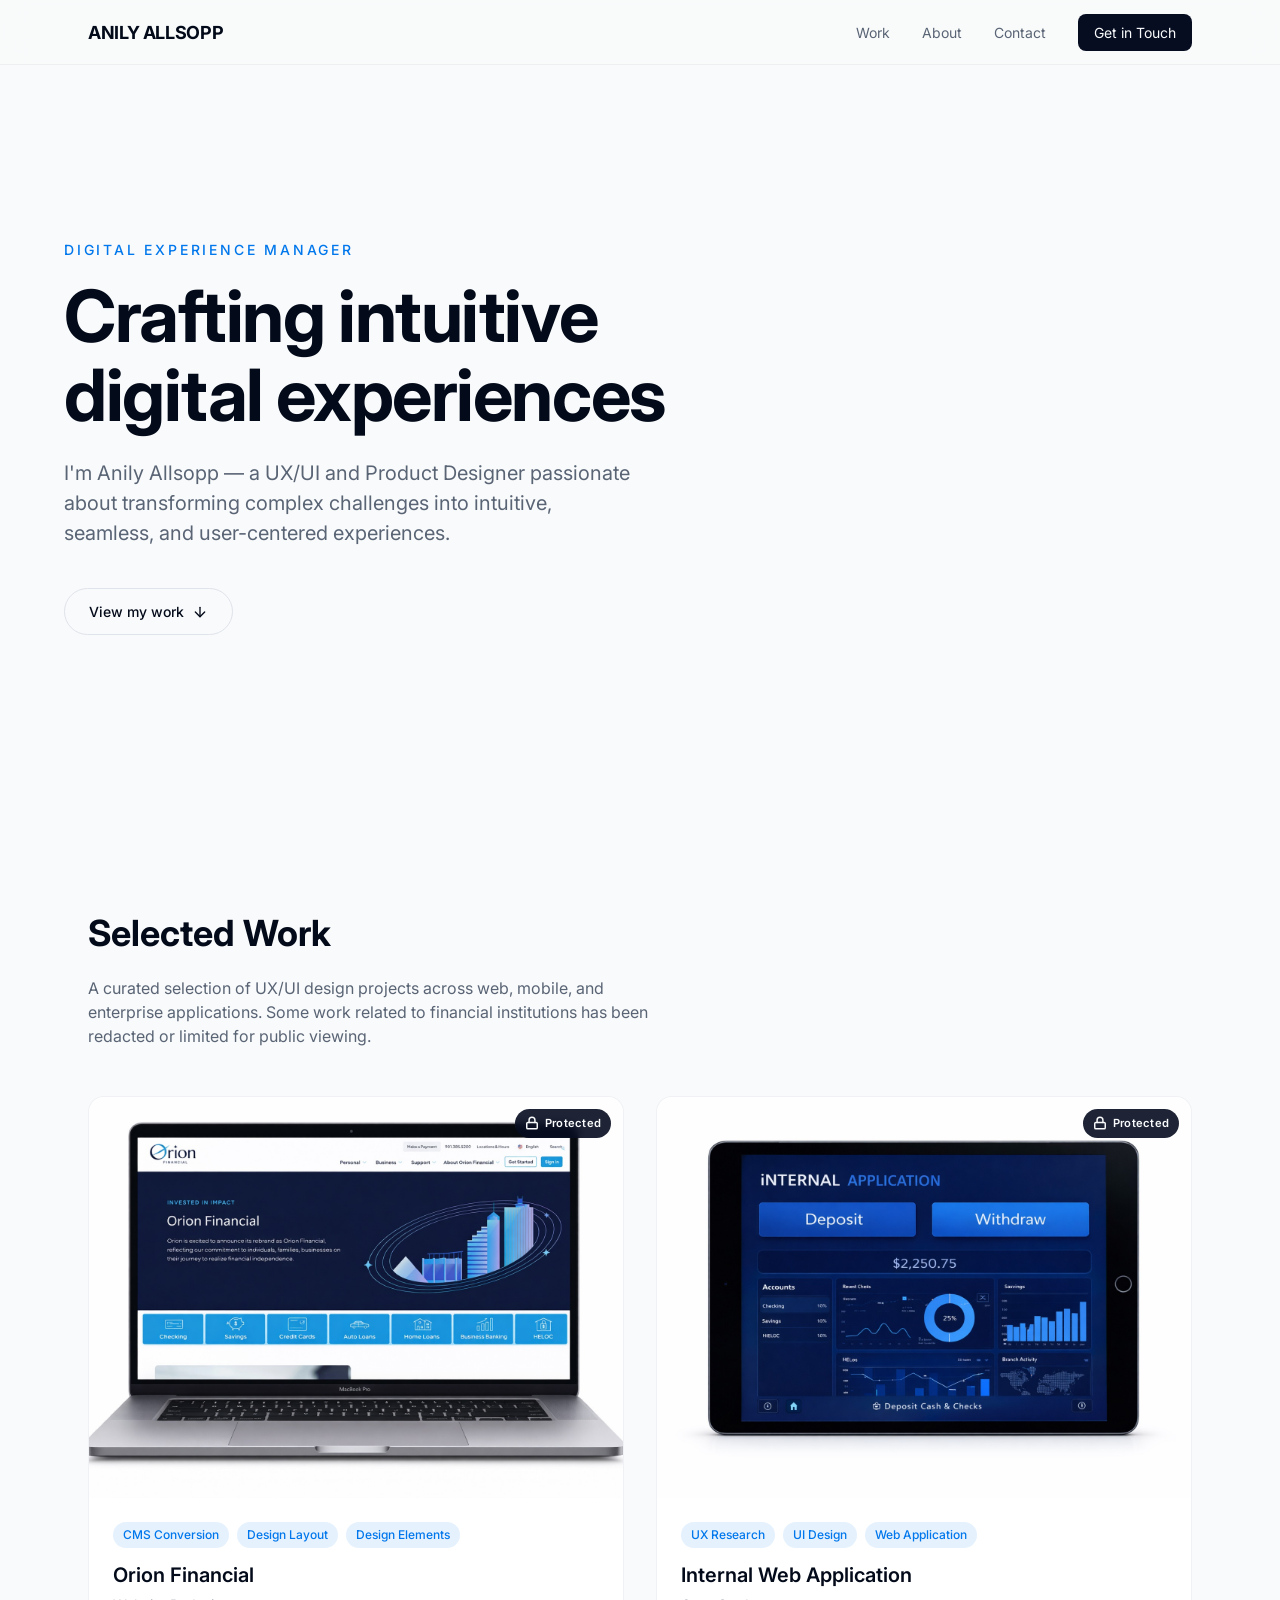
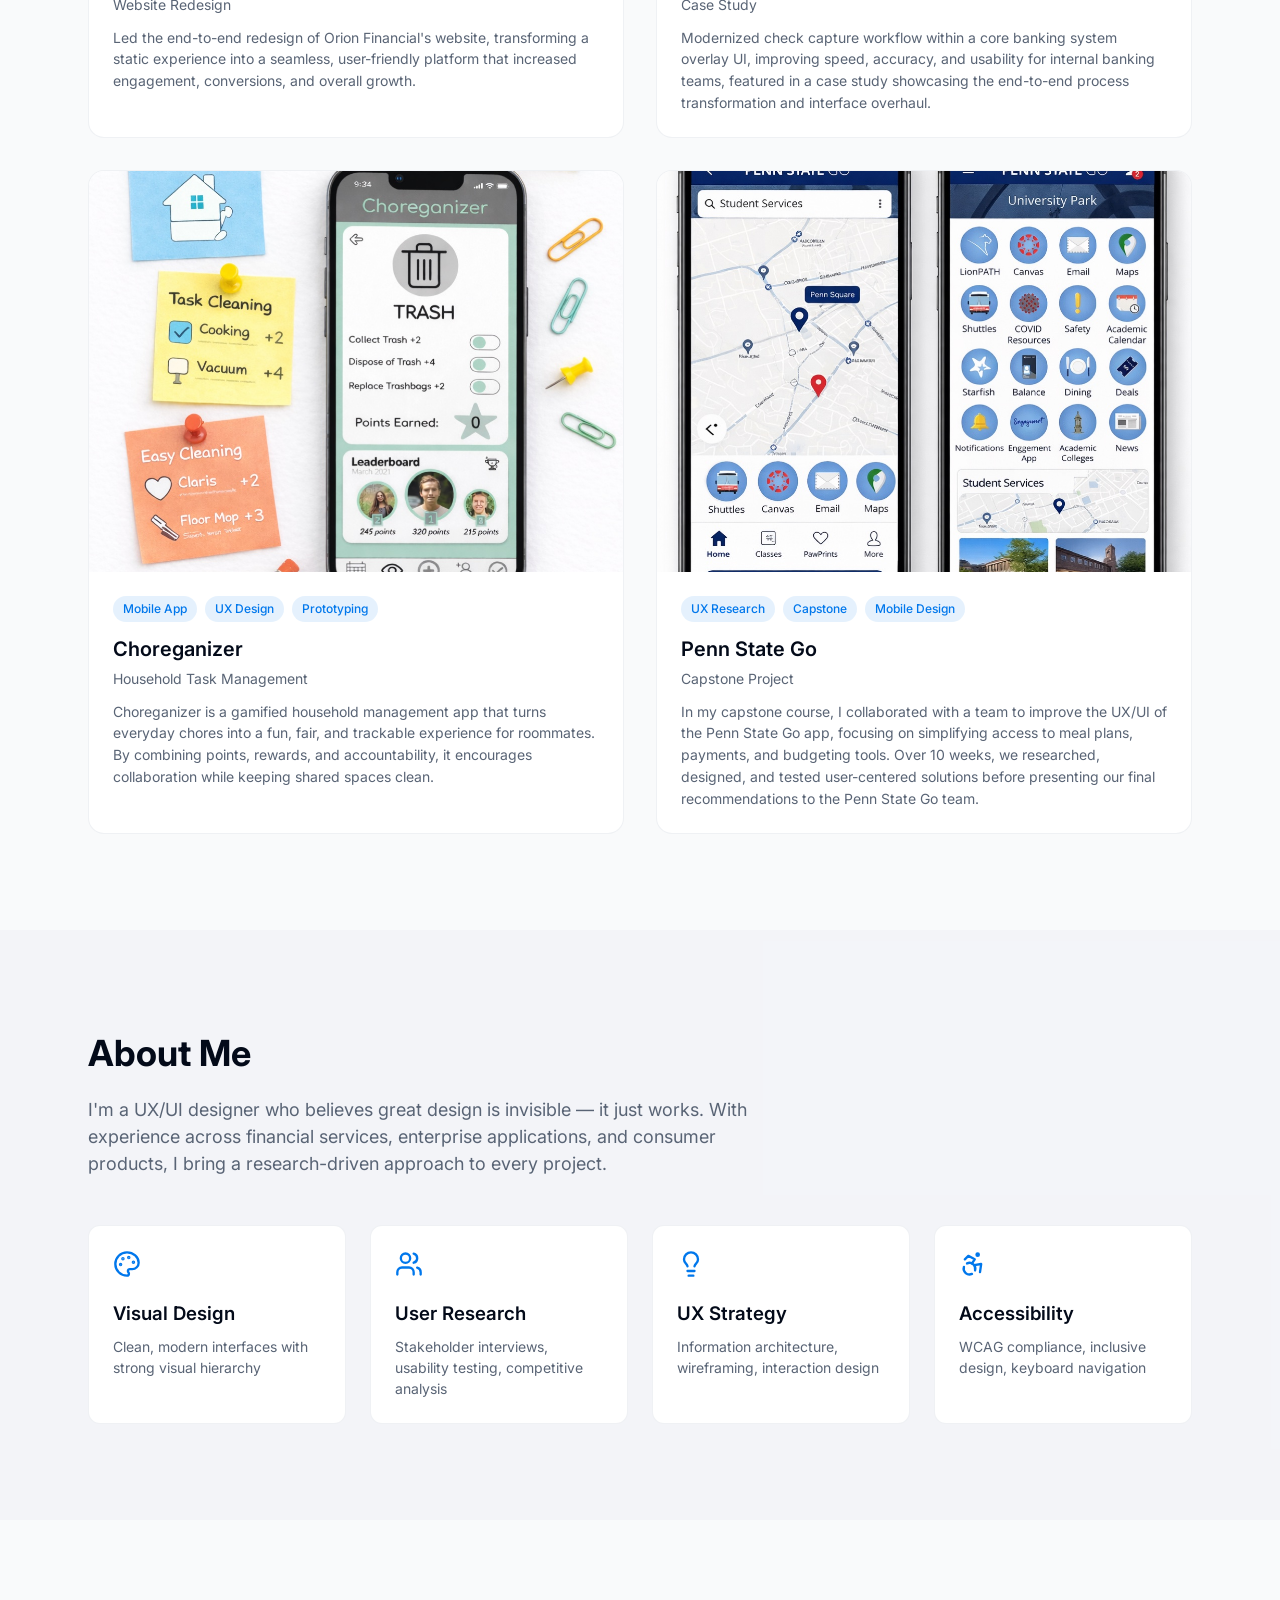
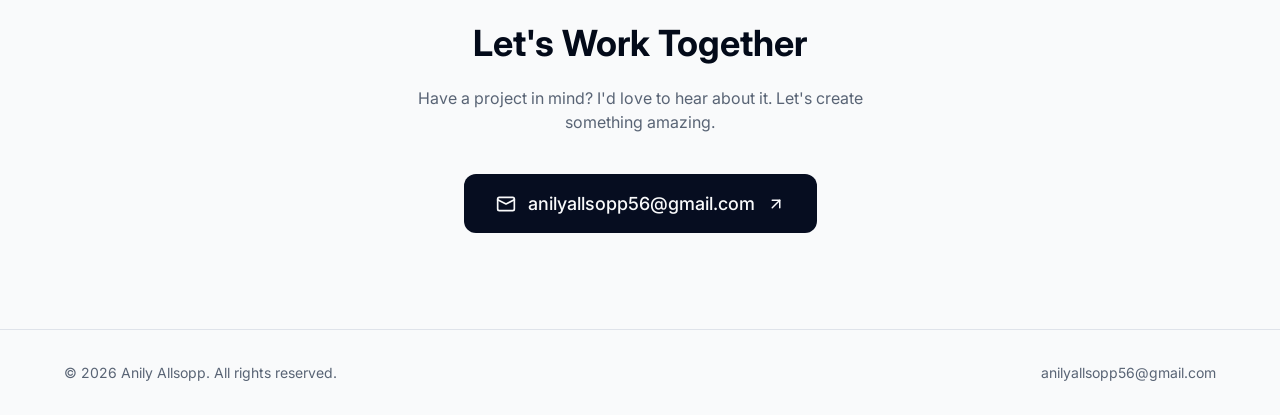
==== commit 902d09f4: "Password-protect Orion and Internal Web App case studies" ====
--- a/index.html
+++ b/index.html
@@ -55,6 +55,10 @@
       <a href="/projects/orion-financial/" class="project-card">
         <div class="project-img">
           <img src="/assets/orion-financial.jpg" alt="Orion Financial" width="800" height="600" />
+          <span class="project-lock" title="Password protected">
+            <svg xmlns="http://www.w3.org/2000/svg" width="14" height="14" viewBox="0 0 24 24" fill="none" stroke="currentColor" stroke-width="2.5" stroke-linecap="round" stroke-linejoin="round"><rect x="3" y="11" width="18" height="11" rx="2" ry="2"/><path d="M7 11V7a5 5 0 0 1 10 0v4"/></svg>
+            Protected
+          </span>
         </div>
         <div class="project-body">
           <div class="tag-row">
@@ -71,6 +75,10 @@
       <a href="/projects/internal-web-app/" class="project-card">
         <div class="project-img">
           <img src="/assets/internal-web-app.jpg" alt="Internal Web Application" width="800" height="600" />
+          <span class="project-lock" title="Password protected">
+            <svg xmlns="http://www.w3.org/2000/svg" width="14" height="14" viewBox="0 0 24 24" fill="none" stroke="currentColor" stroke-width="2.5" stroke-linecap="round" stroke-linejoin="round"><rect x="3" y="11" width="18" height="11" rx="2" ry="2"/><path d="M7 11V7a5 5 0 0 1 10 0v4"/></svg>
+            Protected
+          </span>
         </div>
         <div class="project-body">
           <div class="tag-row">
--- a/styles.css
+++ b/styles.css
@@ -141,6 +141,24 @@
   transition: transform .5s ease;
 }
 .project-card:hover .project-img img { transform: scale(1.05); }
+.project-lock {
+  position: absolute;
+  top: 0.75rem;
+  right: 0.75rem;
+  display: inline-flex;
+  align-items: center;
+  gap: 0.375rem;
+  background: color-mix(in oklch, var(--primary) 90%, transparent);
+  color: var(--primary-foreground);
+  font-size: 0.7rem;
+  font-weight: 600;
+  letter-spacing: 0.02em;
+  padding: 0.375rem 0.625rem;
+  border-radius: 9999px;
+  backdrop-filter: blur(4px);
+}
+.project-lock svg { display: block; }
+
 .project-coming {
   position: absolute; inset: 0;
   background: color-mix(in oklch, var(--primary) 80%, transparent);
@@ -293,18 +311,64 @@
 }
 .bullet-list li { padding-left: 0.25rem; }
 
-.video-placeholder {
-  background: color-mix(in oklch, var(--secondary) 50%, transparent);
-  border: 1px dashed color-mix(in oklch, var(--border) 80%, transparent);
+.video-frame,
+.image-frame {
+  margin-top: 1.5rem;
   border-radius: 0.75rem;
-  padding: 2.5rem 1.5rem;
-  text-align: center;
-  color: var(--muted-foreground);
-}
-.video-placeholder svg { color: var(--accent); margin-bottom: 0.75rem; }
-.video-placeholder p { margin: 0; }
-.video-placeholder p strong { color: var(--foreground); }
-.video-note { font-size: 0.875rem; margin-top: 0.25rem !important; font-style: italic; }
+  overflow: hidden;
+  background: var(--card);
+  border: 1px solid color-mix(in oklch, var(--border) 50%, transparent);
+  box-shadow: 0 10px 25px -10px rgb(0 0 0 / 0.15);
+}
+.video-frame video,
+.image-frame img {
+  display: block;
+  width: 100%;
+  height: auto;
+}
+.image-frame-dark {
+  background: oklch(0.15 0.02 260);
+  padding: 1rem;
+}
+
+.figma-frame {
+  margin-top: 1.5rem;
+  border-radius: 0.75rem;
+  overflow: hidden;
+  background: var(--card);
+  border: 1px solid color-mix(in oklch, var(--border) 50%, transparent);
+  box-shadow: 0 10px 25px -10px rgb(0 0 0 / 0.15);
+  aspect-ratio: 4 / 3;
+}
+.figma-frame iframe {
+  display: block;
+  width: 100%;
+  height: 100%;
+  border: 0;
+}
+@media (max-width: 640px) {
+  .figma-frame { aspect-ratio: 9 / 16; }
+}
+
+.download-row { margin-top: 1.5rem; }
+.download-btn {
+  display: inline-flex;
+  align-items: center;
+  gap: 0.625rem;
+  padding: 0.75rem 1.25rem;
+  font-size: 0.9rem;
+  font-weight: 500;
+  color: var(--foreground);
+  background: var(--card);
+  border: 1px solid var(--border);
+  border-radius: 0.5rem;
+  transition: background .2s, border-color .2s;
+}
+.download-btn:hover {
+  background: var(--secondary);
+  border-color: var(--accent);
+}
+.download-btn svg { color: var(--accent); }
 
 .choice-list {
   display: flex;
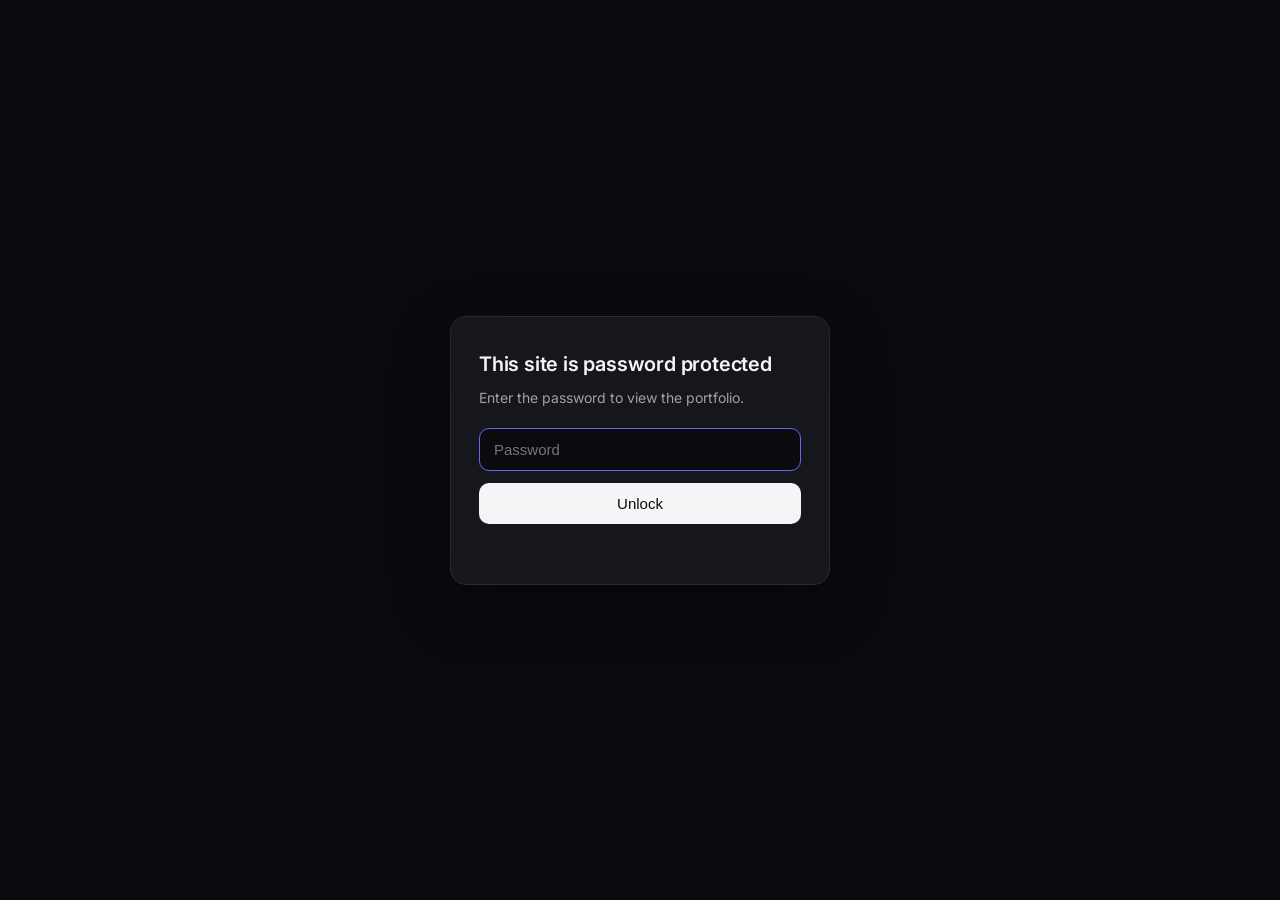
==== commit 1f427e06: "Replace per-page protection with site-wide password gate Gates every page behind a single password p" ====
--- a/index.html
+++ b/index.html
@@ -3,6 +3,7 @@
 <head>
 <meta charset="utf-8" />
 <meta name="viewport" content="width=device-width, initial-scale=1" />
+<script src="/gate.js"></script>
 <title>Anily Allsopp — UX/UI Designer Portfolio</title>
 <meta name="description" content="UX/UI designer crafting intuitive digital experiences across web, mobile, and enterprise applications." />
 <link rel="preconnect" href="https://fonts.googleapis.com" />
@@ -49,16 +50,12 @@
 <section id="work" class="section">
   <div class="container">
     <h2>Selected Work</h2>
-    <p class="section-lead">A curated selection of UX/UI design projects across web, mobile, and enterprise applications. Some work related to financial institutions has been redacted or limited for public viewing.</p>
+    <p class="section-lead">A curated selection of UX/UI design projects across web, mobile, and enterprise applications.</p>
     <div class="project-grid">
 
       <a href="/projects/orion-financial/" class="project-card">
         <div class="project-img">
           <img src="/assets/orion-financial.jpg" alt="Orion Financial" width="800" height="600" />
-          <span class="project-lock" title="Password protected">
-            <svg xmlns="http://www.w3.org/2000/svg" width="14" height="14" viewBox="0 0 24 24" fill="none" stroke="currentColor" stroke-width="2.5" stroke-linecap="round" stroke-linejoin="round"><rect x="3" y="11" width="18" height="11" rx="2" ry="2"/><path d="M7 11V7a5 5 0 0 1 10 0v4"/></svg>
-            Protected
-          </span>
         </div>
         <div class="project-body">
           <div class="tag-row">
@@ -75,10 +72,6 @@
       <a href="/projects/internal-web-app/" class="project-card">
         <div class="project-img">
           <img src="/assets/internal-web-app.jpg" alt="Internal Web Application" width="800" height="600" />
-          <span class="project-lock" title="Password protected">
-            <svg xmlns="http://www.w3.org/2000/svg" width="14" height="14" viewBox="0 0 24 24" fill="none" stroke="currentColor" stroke-width="2.5" stroke-linecap="round" stroke-linejoin="round"><rect x="3" y="11" width="18" height="11" rx="2" ry="2"/><path d="M7 11V7a5 5 0 0 1 10 0v4"/></svg>
-            Protected
-          </span>
         </div>
         <div class="project-body">
           <div class="tag-row">
--- a/styles.css
+++ b/styles.css
@@ -141,23 +141,6 @@
   transition: transform .5s ease;
 }
 .project-card:hover .project-img img { transform: scale(1.05); }
-.project-lock {
-  position: absolute;
-  top: 0.75rem;
-  right: 0.75rem;
-  display: inline-flex;
-  align-items: center;
-  gap: 0.375rem;
-  background: color-mix(in oklch, var(--primary) 90%, transparent);
-  color: var(--primary-foreground);
-  font-size: 0.7rem;
-  font-weight: 600;
-  letter-spacing: 0.02em;
-  padding: 0.375rem 0.625rem;
-  border-radius: 9999px;
-  backdrop-filter: blur(4px);
-}
-.project-lock svg { display: block; }
 
 .project-coming {
   position: absolute; inset: 0;
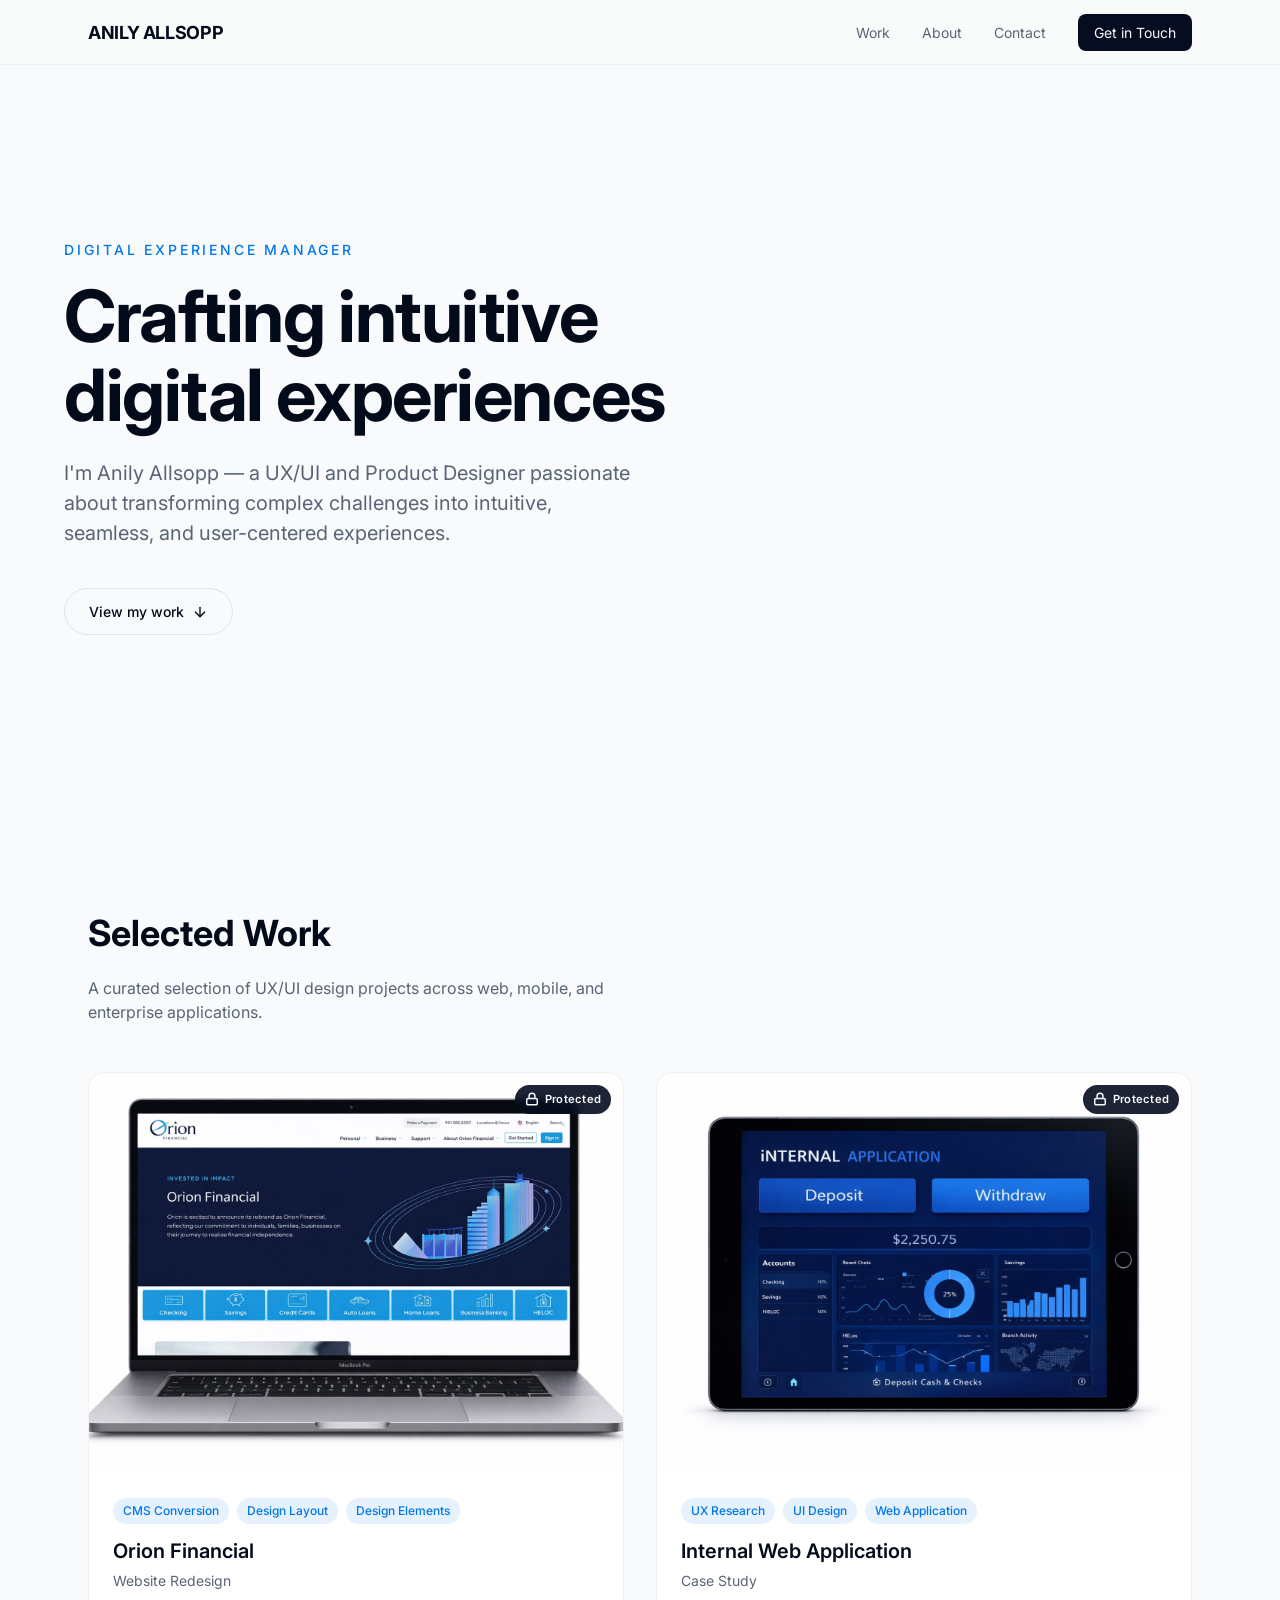
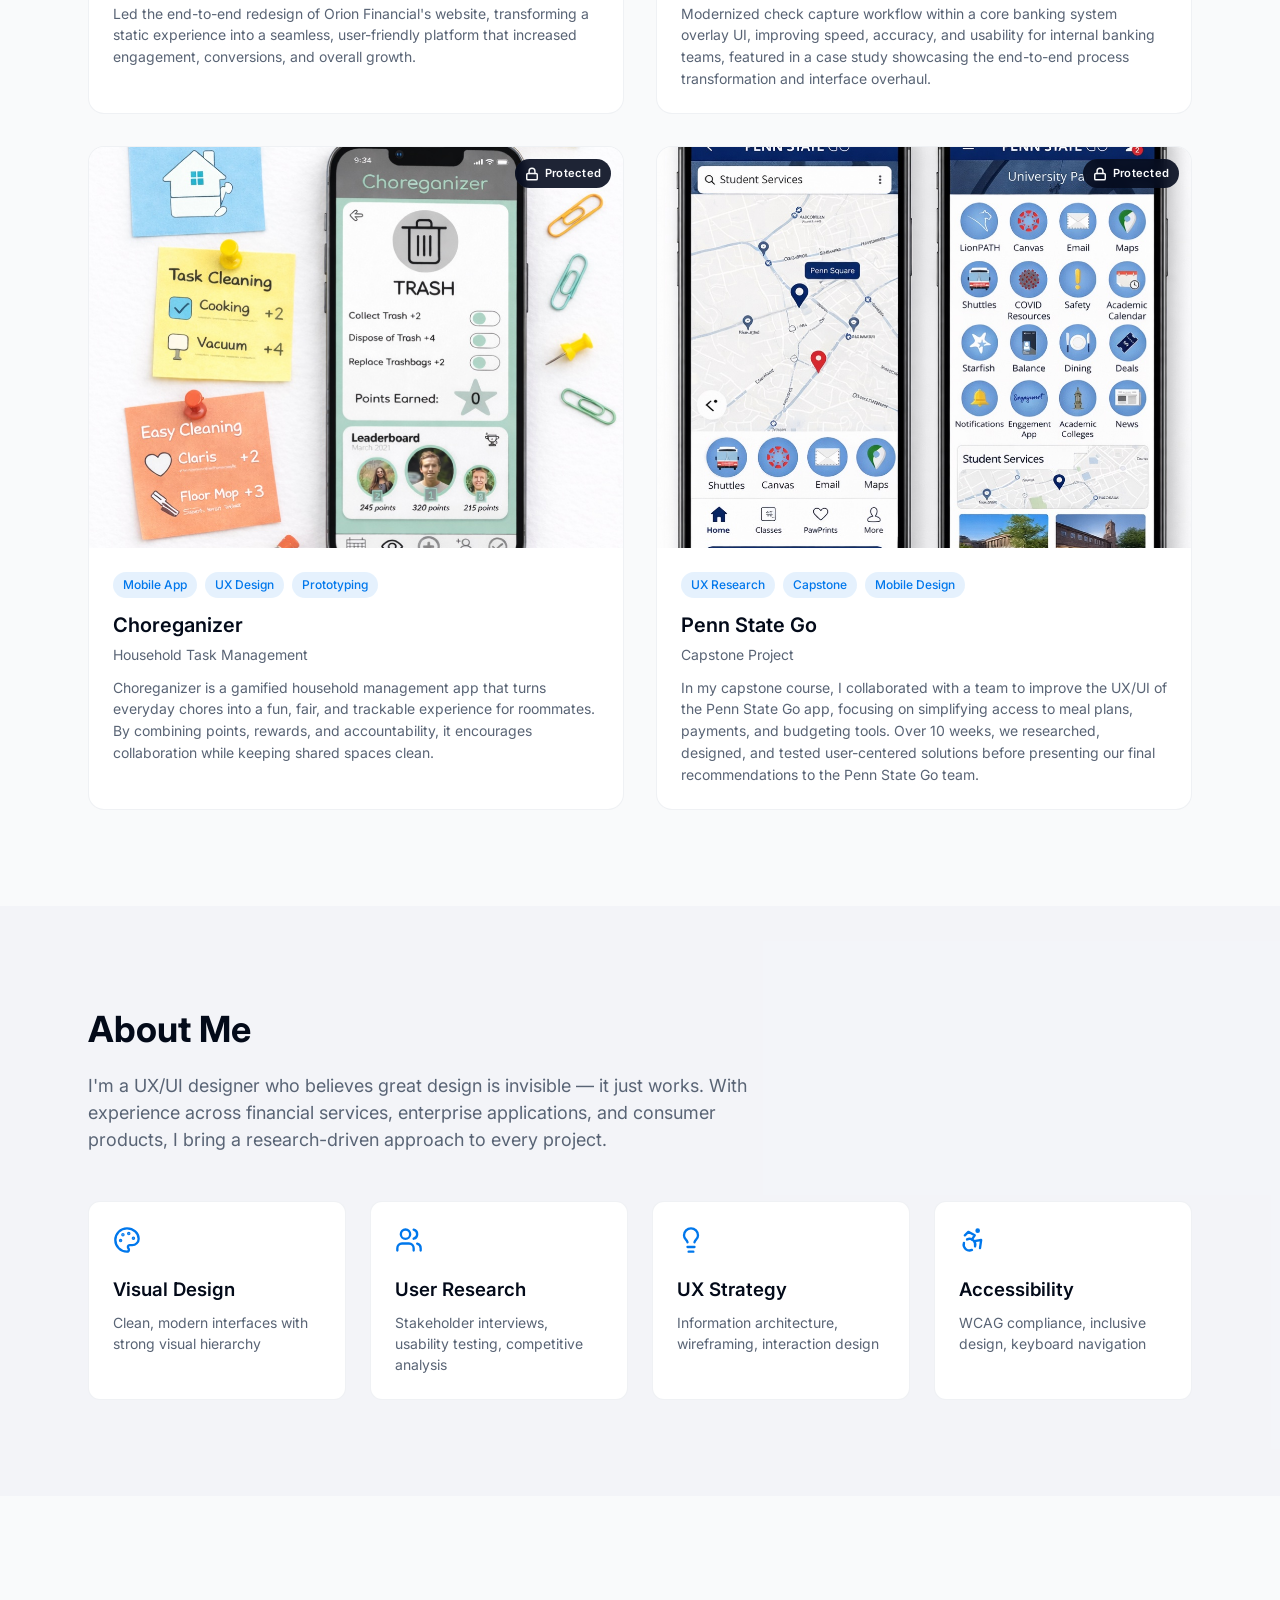
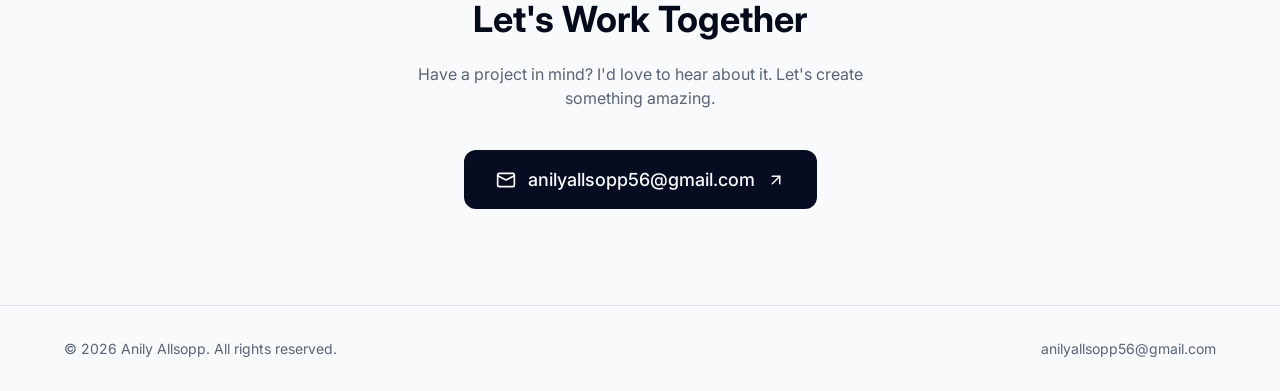
==== commit 60e11cde: "Gate each project page individually instead of the whole site Drops the site-wide prompt so the land" ====
--- a/index.html
+++ b/index.html
@@ -3,7 +3,6 @@
 <head>
 <meta charset="utf-8" />
 <meta name="viewport" content="width=device-width, initial-scale=1" />
-<script src="/gate.js"></script>
 <title>Anily Allsopp — UX/UI Designer Portfolio</title>
 <meta name="description" content="UX/UI designer crafting intuitive digital experiences across web, mobile, and enterprise applications." />
 <link rel="preconnect" href="https://fonts.googleapis.com" />
@@ -56,6 +55,10 @@
       <a href="/projects/orion-financial/" class="project-card">
         <div class="project-img">
           <img src="/assets/orion-financial.jpg" alt="Orion Financial" width="800" height="600" />
+          <span class="project-lock" title="Password protected">
+            <svg xmlns="http://www.w3.org/2000/svg" width="14" height="14" viewBox="0 0 24 24" fill="none" stroke="currentColor" stroke-width="2.5" stroke-linecap="round" stroke-linejoin="round"><rect x="3" y="11" width="18" height="11" rx="2" ry="2"/><path d="M7 11V7a5 5 0 0 1 10 0v4"/></svg>
+            Protected
+          </span>
         </div>
         <div class="project-body">
           <div class="tag-row">
@@ -72,6 +75,10 @@
       <a href="/projects/internal-web-app/" class="project-card">
         <div class="project-img">
           <img src="/assets/internal-web-app.jpg" alt="Internal Web Application" width="800" height="600" />
+          <span class="project-lock" title="Password protected">
+            <svg xmlns="http://www.w3.org/2000/svg" width="14" height="14" viewBox="0 0 24 24" fill="none" stroke="currentColor" stroke-width="2.5" stroke-linecap="round" stroke-linejoin="round"><rect x="3" y="11" width="18" height="11" rx="2" ry="2"/><path d="M7 11V7a5 5 0 0 1 10 0v4"/></svg>
+            Protected
+          </span>
         </div>
         <div class="project-body">
           <div class="tag-row">
@@ -88,6 +95,10 @@
       <a href="/projects/choreganizer/" class="project-card">
         <div class="project-img">
           <img src="/assets/choreganizer.jpg" alt="Choreganizer" loading="lazy" width="800" height="600" />
+          <span class="project-lock" title="Password protected">
+            <svg xmlns="http://www.w3.org/2000/svg" width="14" height="14" viewBox="0 0 24 24" fill="none" stroke="currentColor" stroke-width="2.5" stroke-linecap="round" stroke-linejoin="round"><rect x="3" y="11" width="18" height="11" rx="2" ry="2"/><path d="M7 11V7a5 5 0 0 1 10 0v4"/></svg>
+            Protected
+          </span>
         </div>
         <div class="project-body">
           <div class="tag-row">
@@ -104,6 +115,10 @@
       <a href="/projects/penn-state-go/" class="project-card">
         <div class="project-img">
           <img src="/assets/penn-state-go.jpg" alt="Penn State Go" loading="lazy" width="800" height="600" />
+          <span class="project-lock" title="Password protected">
+            <svg xmlns="http://www.w3.org/2000/svg" width="14" height="14" viewBox="0 0 24 24" fill="none" stroke="currentColor" stroke-width="2.5" stroke-linecap="round" stroke-linejoin="round"><rect x="3" y="11" width="18" height="11" rx="2" ry="2"/><path d="M7 11V7a5 5 0 0 1 10 0v4"/></svg>
+            Protected
+          </span>
         </div>
         <div class="project-body">
           <div class="tag-row">
--- a/styles.css
+++ b/styles.css
@@ -141,6 +141,23 @@
   transition: transform .5s ease;
 }
 .project-card:hover .project-img img { transform: scale(1.05); }
+.project-lock {
+  position: absolute;
+  top: 0.75rem;
+  right: 0.75rem;
+  display: inline-flex;
+  align-items: center;
+  gap: 0.375rem;
+  background: color-mix(in oklch, var(--primary) 90%, transparent);
+  color: var(--primary-foreground);
+  font-size: 0.7rem;
+  font-weight: 600;
+  letter-spacing: 0.02em;
+  padding: 0.375rem 0.625rem;
+  border-radius: 9999px;
+  backdrop-filter: blur(4px);
+}
+.project-lock svg { display: block; }
 
 .project-coming {
   position: absolute; inset: 0;
